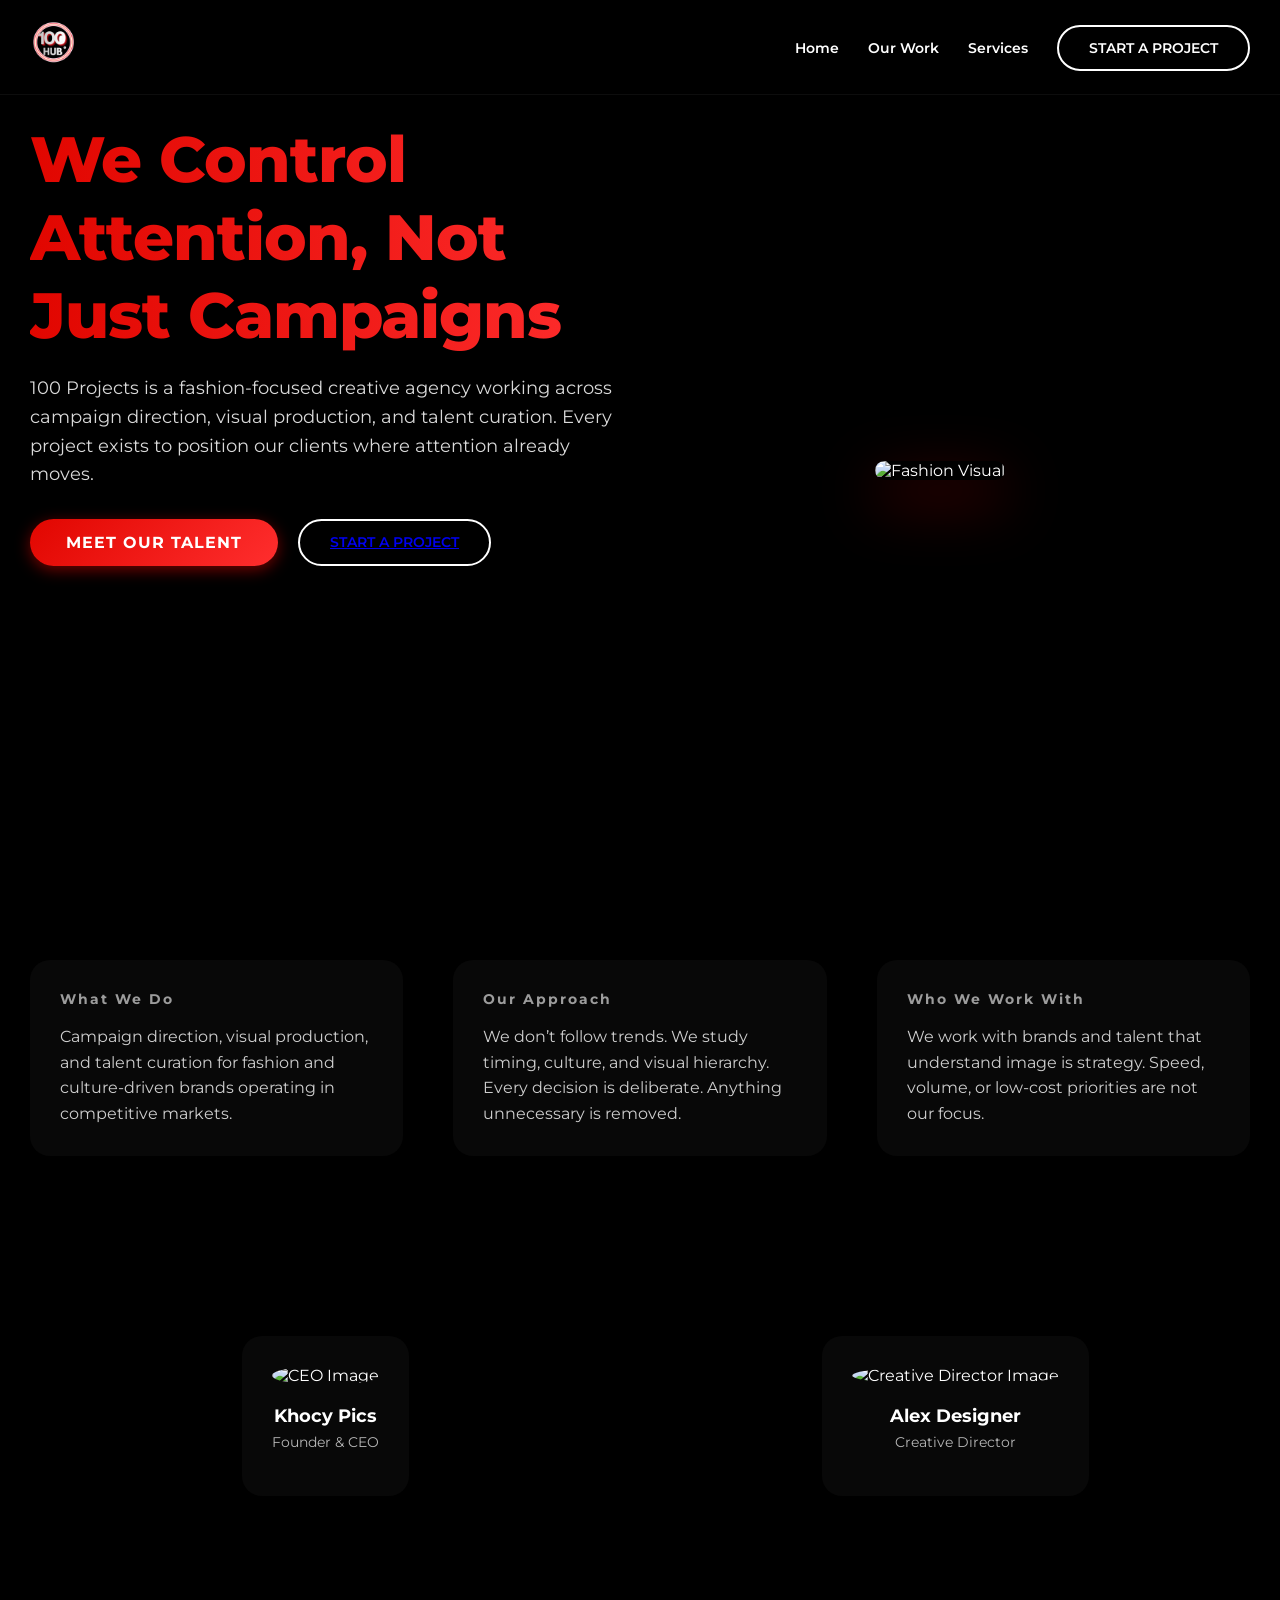
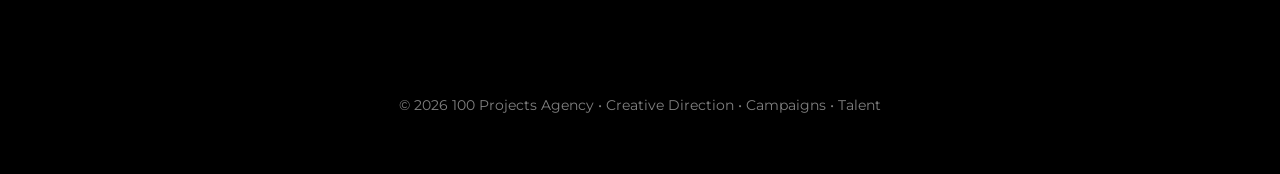
==== about.html @ eb52b2aa "first upload" ====
<!DOCTYPE html>
<html lang="en">
<head>
<meta charset="UTF-8" />
<meta name="viewport" content="width=device-width, initial-scale=1.0" />
<title>About | 100 Projects Agency</title>

<link rel="preconnect" href="https://fonts.googleapis.com">
<link rel="preconnect" href="https://fonts.gstatic.com" crossorigin>
<link href="https://fonts.googleapis.com/css2?family=Montserrat:wght@400;600;700&display=swap" rel="stylesheet">
<link rel="stylesheet" href="https://cdnjs.cloudflare.com/ajax/libs/font-awesome/6.5.0/css/all.min.css">

<style>
* { margin:0; padding:0; box-sizing:border-box; font-family:'Montserrat',sans-serif; }
body { background:#000; color:#fff; overflow-x:hidden; position:relative; }

/* ===== NAVBAR ===== */
.nav { display:flex; justify-content:space-between; align-items:center; padding:10px 30px; position:fixed; width:100%; top:0; z-index:1000; background: rgba(0,0,0,0.65); border-bottom:1px solid rgba(255,255,255,0.05); }
.nav .logo img { height:70px; }
.nav nav a { color:#fff; text-decoration:none; margin-left:25px; font-weight:600; transition:0.2s; font-size:14px; }
.nav nav a:hover { opacity:0.7; }

.btn-outline { border:2px solid #fff; padding:12px 30px; border-radius:50px; font-weight:600; text-transform:uppercase; font-size:14px; position:relative; overflow:hidden; transition:all 0.4s ease; }
.btn-outline::after { content:""; position:absolute; inset:0; background: linear-gradient(135deg,#e10600,#ff2e2e); transform: scaleX(0); transform-origin:left; transition:transform 0.4s ease; border-radius:50px; z-index:0; }
.btn-outline span { position: relative; z-index:1; }
.btn-outline:hover::after { transform: scaleX(1); }
.btn-outline:hover { color:#fff; }

.btn-primary { background: linear-gradient(135deg,#e10600,#ff2e2e); color:#fff; padding:14px 36px; border-radius:50px; font-weight:700; font-size:16px; text-transform:uppercase; letter-spacing:1px; box-shadow:0 4px 15px rgba(225,6,0,0.5); transition:all 0.3s ease; text-decoration:none; cursor:pointer; }
.btn-primary:hover { transform: scale(1.05) translateY(-2px); box-shadow:0 8px 25px rgba(225,6,0,0.7); }

/* ===== BACKGROUND VIDEO ===== */
.video-bg {
  position: fixed; inset:0; z-index:-3; overflow:hidden;
}
.video-bg video {
  width:100%; height:100%; object-fit:cover; filter: brightness(0.3) contrast(1.1);
}

/* ===== HERO CLEAN ===== */
.about-hero {
  display:flex; flex-wrap:wrap; min-height:100vh;
  padding:120px 30px 80px; position:relative; z-index:1;
}
.hero-left { flex:1; max-width:600px; z-index:2; color:#fff; position:relative; }
.hero-left h1 { font-size:64px; font-weight:800; letter-spacing:-1px; background: linear-gradient(90deg,#e10600,#ff2e2e); -webkit-background-clip: text; color:transparent; margin-bottom:20px; }
.hero-left p { font-size:18px; opacity:0.85; margin-bottom:30px; line-height:1.6; }
.hero-buttons { display:flex; gap:20px; flex-wrap:wrap; margin-bottom:40px; }
.hero-right { flex:1; display:flex; justify-content:center; align-items:center; position:relative; }
.hero-right img { max-width:100%; border-radius:20px; box-shadow:0 20px 60px rgba(225,6,0,0.4); transition: transform 0.5s ease; }
.hero-right img:hover { transform:scale(1.05); }

/* ===== INFO CARDS ===== */
.info-grid { display:grid; grid-template-columns: repeat(auto-fit,minmax(280px,1fr)); gap:50px; margin:60px 30px 100px; }
.info-card { background: rgba(255,255,255,0.03); border-radius:20px; padding:30px; position:relative; overflow:hidden; transform: translateY(20px); opacity:0; transition: all 0.5s ease; }
.info-card:hover { transform: translateY(-10px); box-shadow:0 20px 50px rgba(225,6,0,0.5); }
.info-card h3 { font-size:14px; letter-spacing:2px; opacity:0.6; margin-bottom:16px; }
.info-card p { font-size:16px; line-height:1.6; opacity:0.8; }

/* ===== FOUNDERS PROFILES ===== */
.founders { padding:80px 30px 140px; display:grid; grid-template-columns: repeat(auto-fit,minmax(260px,1fr)); gap:40px; justify-items:center; }
.founder-card { background: rgba(255,255,255,0.03); border-radius:20px; overflow:hidden; text-align:center; padding:30px; position:relative; transition: transform 0.5s ease, box-shadow 0.5s ease; }
.founder-card:hover { transform: translateY(-10px); box-shadow:0 20px 50px rgba(225,6,0,0.5); }
.founder-card img { width:150px; height:150px; border-radius:50%; object-fit:cover; margin-bottom:20px; transition: transform 0.5s ease; }
.founder-card:hover img { transform: scale(1.05); }
.founder-card h3 { font-size:18px; font-weight:700; margin-bottom:6px; }
.founder-card span { font-size:14px; opacity:0.7; display:block; margin-bottom:15px; }
.founder-card .socials { position:absolute; bottom:25px; left:50%; transform:translateX(-50%); display:flex; gap:15px; opacity:0; transition: opacity 0.4s; }
.founder-card:hover .socials { opacity:1; }
.founder-card .socials a { color:#fff; font-size:18px; transition: all 0.4s ease; transform: translateY(20px); animation: floatIn 0.5s forwards; }
.founder-card .socials a:nth-child(1){ animation-delay:0.1s; }
.founder-card .socials a:nth-child(2){ animation-delay:0.25s; }
.founder-card .socials a:nth-child(3){ animation-delay:0.4s; }
.founder-card .socials a:hover { color:#e10600; transform: scale(1.3); }
@keyframes floatIn { to { transform: translateY(0); opacity:1; } }

.reveal { transform: translateY(0) !important; opacity:1 !important; }

@media(max-width:900px){
  .about-hero { flex-direction:column; padding:100px 20px 60px; }
  .hero-left { max-width:100%; text-align:center; }
  .hero-left h1 { font-size:48px; }
  .hero-left p { font-size:16px; }
  .hero-buttons { justify-content:center; }
  .hero-right { margin-top:40px; }
  .info-grid { margin-top:40px; }
  .founders { padding:60px 20px 100px; }
}
/* ====================== FOOTER ====================== */
footer { padding: 60px; text-align: center; opacity: 0.5; font-size: 14px; }
</style>
</head>
<body>

<!-- BACKGROUND VIDEO -->
<div class="video-bg">
  <video autoplay muted loop playsinline>
    <source src="assets/Background.mp4" type="video/mp4">
  </video>
</div>

<!-- NAVBAR -->
<header class="nav">
  <div class="logo">
    <a href="index.html"><img src="assets/logo.png" alt="100 Projects Logo"></a>
  </div>
  <nav>
    <a href="index.html">Home</a>
    <a href="index.html#work">Our Work</a>
    <a href="index.html#services">Services</a>
    <a href="index.html#contact" class="btn-outline"><span>Start a Project</span></a>
  </nav>
</header>

<!-- HERO CLEAN -->
<section class="about-hero">
  <div class="hero-left">
    <h1>We Control Attention, Not Just Campaigns</h1>
    <p>100 Projects is a fashion-focused creative agency working across campaign direction,
    visual production, and talent curation. Every project exists to position our clients
    where attention already moves.</p>
    <div class="hero-buttons">
      <a href="talent.html" class="btn-primary">Meet Our Talent</a>
      <a href="startproject.html" class="btn-outline"><span>Start a Project</span></a>
    </div>
  </div>
  <div class="hero-right">
    <img src="assets/about-hero.png" alt="Fashion Visual" />
  </div>
</section>

<!-- INFO CARDS -->
<section class="info-grid">
  <div class="info-card"> <h3>What We Do</h3> <p>Campaign direction, visual production, and talent curation for fashion and culture-driven brands operating in competitive markets.</p> </div>
  <div class="info-card"> <h3>Our Approach</h3> <p>We don’t follow trends. We study timing, culture, and visual hierarchy. Every decision is deliberate. Anything unnecessary is removed.</p> </div>
  <div class="info-card"> <h3>Who We Work With</h3> <p>We work with brands and talent that understand image is strategy. Speed, volume, or low-cost priorities are not our focus.</p> </div>
</section>

<!-- FOUNDERS PROFILES -->
<section class="founders">
  <div class="founder-card">
    <img src="assets/founder1.jpg" alt="CEO Image">
    <h3>Khocy Pics</h3>
    <span>Founder & CEO</span>
    <div class="socials">
      <a href="#"><i class="fab fa-linkedin"></i></a>
      <a href="#"><i class="fab fa-instagram"></i></a>
      <a href="#"><i class="fab fa-twitter"></i></a>
    </div>
  </div>
  <div class="founder-card">
    <img src="assets/founder2.jpg" alt="Creative Director Image">
    <h3>Alex Designer</h3>
    <span>Creative Director</span>
    <div class="socials">
      <a href="#"><i class="fab fa-linkedin"></i></a>
      <a href="#"><i class="fab fa-instagram"></i></a>
      <a href="#"><i class="fab fa-twitter"></i></a>
    </div>
  </div>
</section>
  <!-- FOOTER -->
 <footer>
© 2026 100 Projects Agency • Creative Direction • Campaigns • Talent
</footer>

<script>
// Scroll reveal effect
const cards = document.querySelectorAll('.info-card');
window.addEventListener('scroll', ()=>{
  const triggerBottom = window.innerHeight*0.85;
  cards.forEach(card=>{
    const cardTop = card.getBoundingClientRect().top;
    if(cardTop < triggerBottom) card.classList.add('reveal');
  });
});
</script>

</body>
</html>
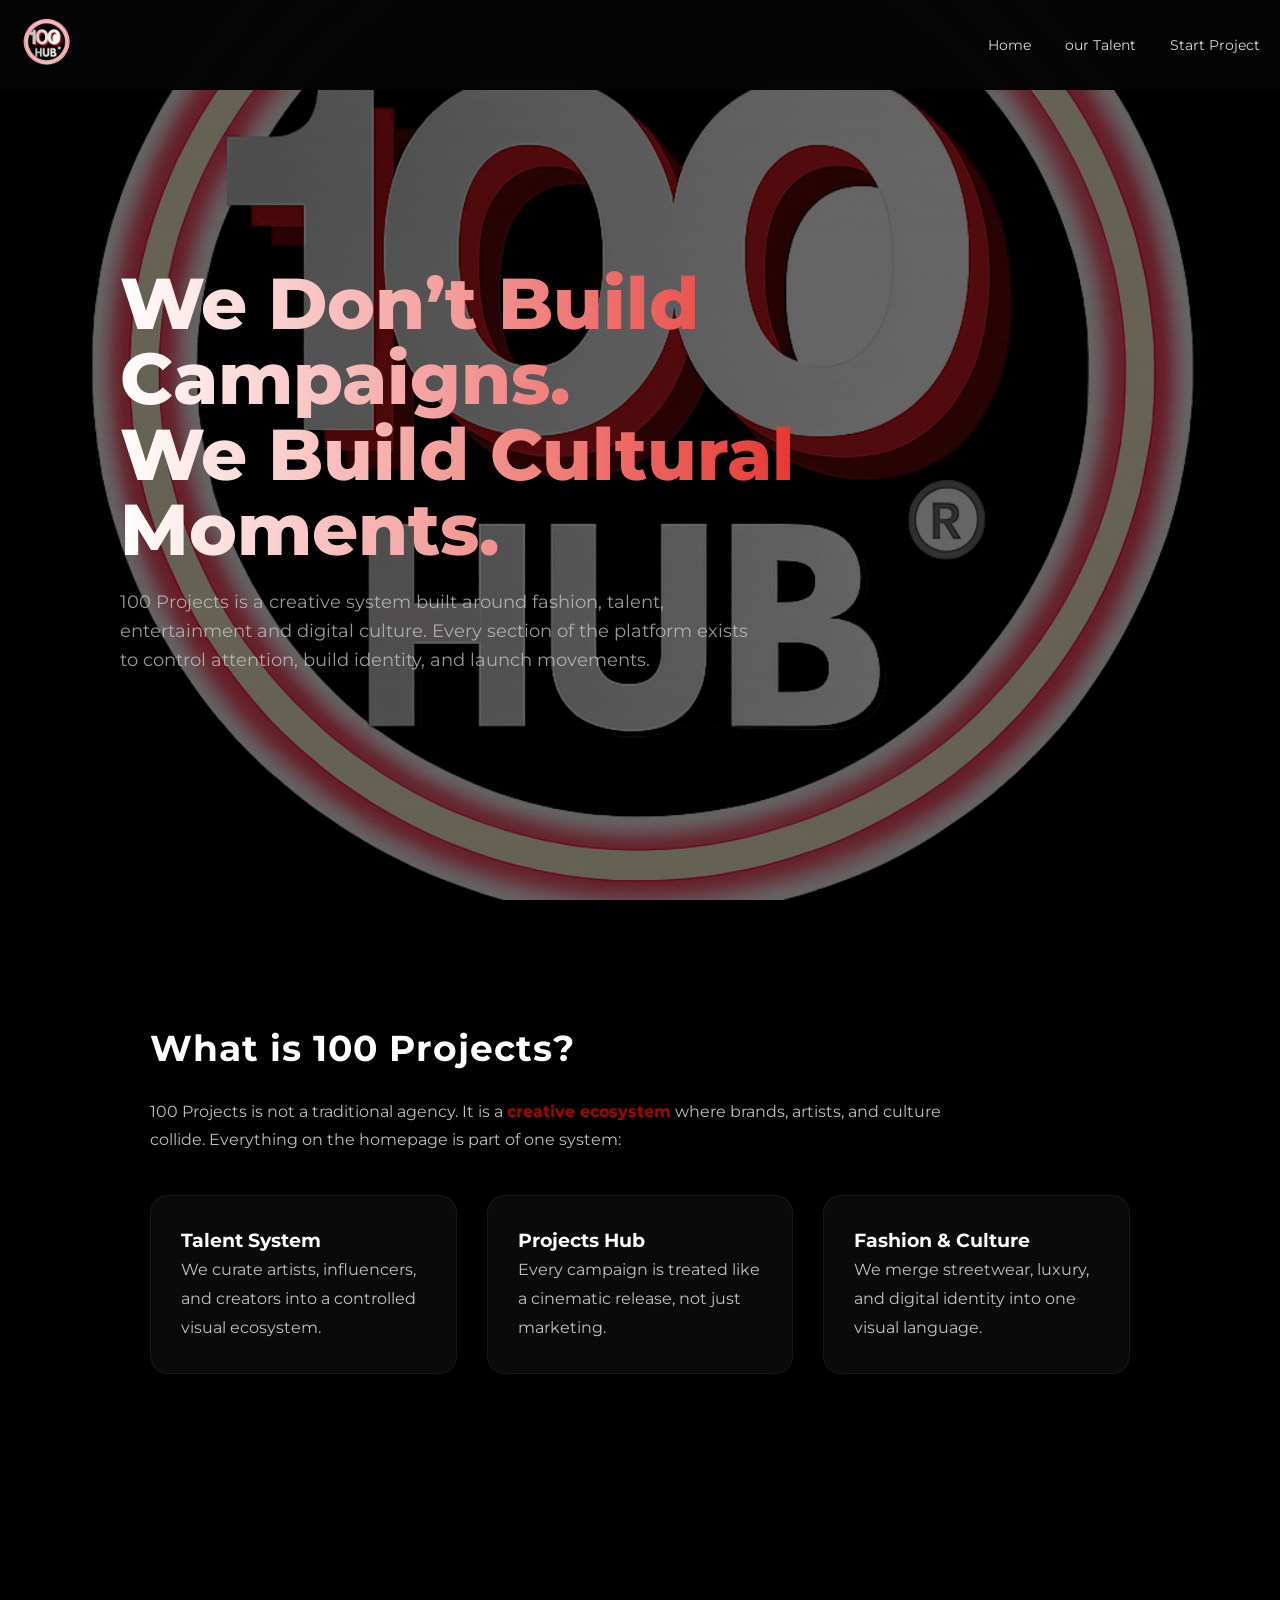
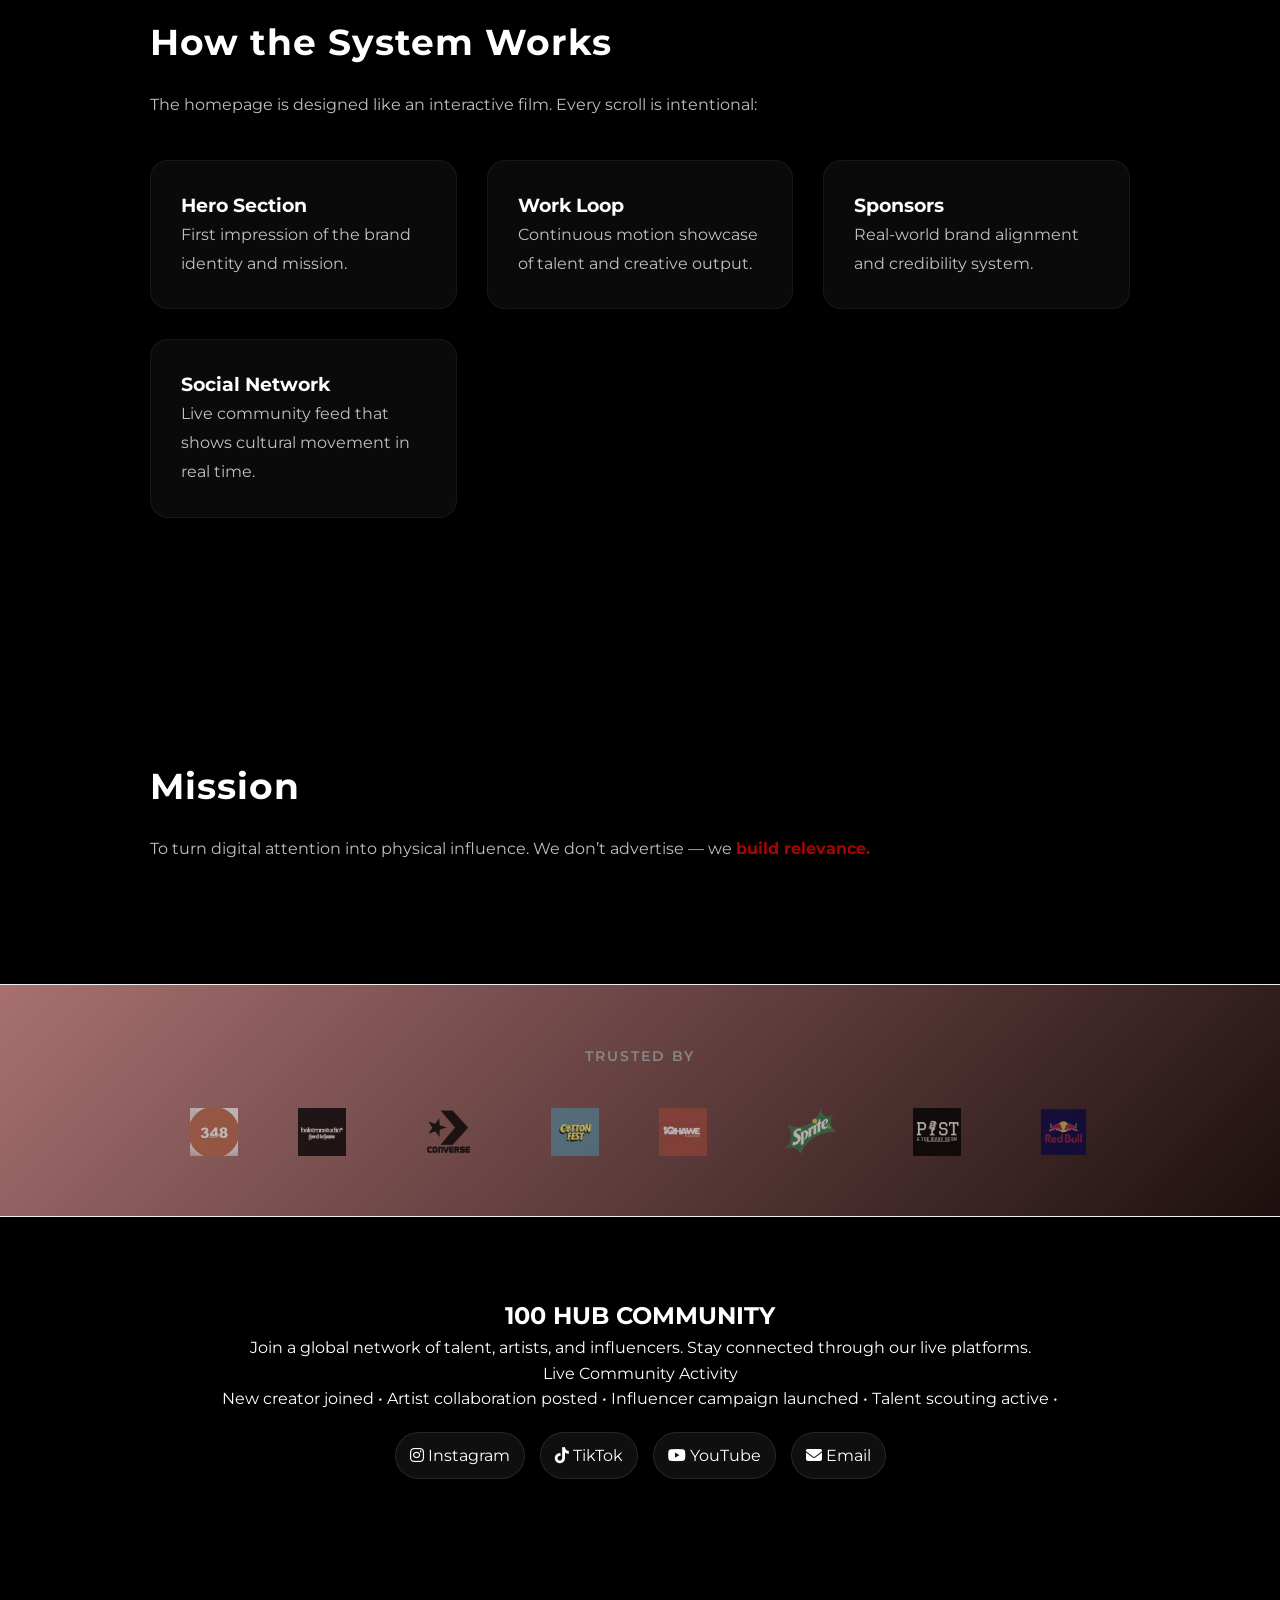
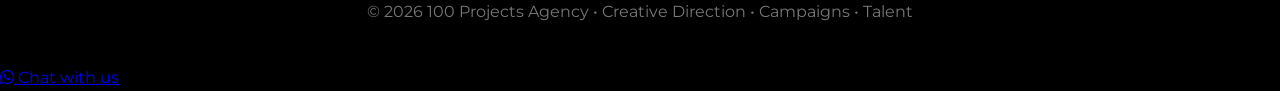
==== commit ebd3a19a: "Refactor about.html for improved structure and stylingupdated" ====
--- a/about.html
+++ b/about.html
@@ -2,162 +2,409 @@
 <html lang="en">
 <head>
 <meta charset="UTF-8" />
-<meta name="viewport" content="width=device-width, initial-scale=1.0" />
+<meta name="viewport" content="width=device-width, initial-scale=1.0"/>
 <title>About | 100 Projects Agency</title>
 
+<!-- Fonts -->
 <link rel="preconnect" href="https://fonts.googleapis.com">
 <link rel="preconnect" href="https://fonts.gstatic.com" crossorigin>
-<link href="https://fonts.googleapis.com/css2?family=Montserrat:wght@400;600;700&display=swap" rel="stylesheet">
+<link href="https://fonts.googleapis.com/css2?family=Montserrat:wght@400;600;800&display=swap" rel="stylesheet">
+<link rel="stylesheet" href="style.css" />
+<!-- Icons -->
 <link rel="stylesheet" href="https://cdnjs.cloudflare.com/ajax/libs/font-awesome/6.5.0/css/all.min.css">
 
 <style>
-* { margin:0; padding:0; box-sizing:border-box; font-family:'Montserrat',sans-serif; }
-body { background:#000; color:#fff; overflow-x:hidden; position:relative; }
-
-/* ===== NAVBAR ===== */
-.nav { display:flex; justify-content:space-between; align-items:center; padding:10px 30px; position:fixed; width:100%; top:0; z-index:1000; background: rgba(0,0,0,0.65); border-bottom:1px solid rgba(255,255,255,0.05); }
-.nav .logo img { height:70px; }
-.nav nav a { color:#fff; text-decoration:none; margin-left:25px; font-weight:600; transition:0.2s; font-size:14px; }
-.nav nav a:hover { opacity:0.7; }
-
-.btn-outline { border:2px solid #fff; padding:12px 30px; border-radius:50px; font-weight:600; text-transform:uppercase; font-size:14px; position:relative; overflow:hidden; transition:all 0.4s ease; }
-.btn-outline::after { content:""; position:absolute; inset:0; background: linear-gradient(135deg,#e10600,#ff2e2e); transform: scaleX(0); transform-origin:left; transition:transform 0.4s ease; border-radius:50px; z-index:0; }
-.btn-outline span { position: relative; z-index:1; }
-.btn-outline:hover::after { transform: scaleX(1); }
-.btn-outline:hover { color:#fff; }
-
-.btn-primary { background: linear-gradient(135deg,#e10600,#ff2e2e); color:#fff; padding:14px 36px; border-radius:50px; font-weight:700; font-size:16px; text-transform:uppercase; letter-spacing:1px; box-shadow:0 4px 15px rgba(225,6,0,0.5); transition:all 0.3s ease; text-decoration:none; cursor:pointer; }
-.btn-primary:hover { transform: scale(1.05) translateY(-2px); box-shadow:0 8px 25px rgba(225,6,0,0.7); }
-
-/* ===== BACKGROUND VIDEO ===== */
-.video-bg {
-  position: fixed; inset:0; z-index:-3; overflow:hidden;
-}
-.video-bg video {
-  width:100%; height:100%; object-fit:cover; filter: brightness(0.3) contrast(1.1);
-}
-
-/* ===== HERO CLEAN ===== */
-.about-hero {
-  display:flex; flex-wrap:wrap; min-height:100vh;
-  padding:120px 30px 80px; position:relative; z-index:1;
-}
-.hero-left { flex:1; max-width:600px; z-index:2; color:#fff; position:relative; }
-.hero-left h1 { font-size:64px; font-weight:800; letter-spacing:-1px; background: linear-gradient(90deg,#e10600,#ff2e2e); -webkit-background-clip: text; color:transparent; margin-bottom:20px; }
-.hero-left p { font-size:18px; opacity:0.85; margin-bottom:30px; line-height:1.6; }
-.hero-buttons { display:flex; gap:20px; flex-wrap:wrap; margin-bottom:40px; }
-.hero-right { flex:1; display:flex; justify-content:center; align-items:center; position:relative; }
-.hero-right img { max-width:100%; border-radius:20px; box-shadow:0 20px 60px rgba(225,6,0,0.4); transition: transform 0.5s ease; }
-.hero-right img:hover { transform:scale(1.05); }
-
-/* ===== INFO CARDS ===== */
-.info-grid { display:grid; grid-template-columns: repeat(auto-fit,minmax(280px,1fr)); gap:50px; margin:60px 30px 100px; }
-.info-card { background: rgba(255,255,255,0.03); border-radius:20px; padding:30px; position:relative; overflow:hidden; transform: translateY(20px); opacity:0; transition: all 0.5s ease; }
-.info-card:hover { transform: translateY(-10px); box-shadow:0 20px 50px rgba(225,6,0,0.5); }
-.info-card h3 { font-size:14px; letter-spacing:2px; opacity:0.6; margin-bottom:16px; }
-.info-card p { font-size:16px; line-height:1.6; opacity:0.8; }
-
-/* ===== FOUNDERS PROFILES ===== */
-.founders { padding:80px 30px 140px; display:grid; grid-template-columns: repeat(auto-fit,minmax(260px,1fr)); gap:40px; justify-items:center; }
-.founder-card { background: rgba(255,255,255,0.03); border-radius:20px; overflow:hidden; text-align:center; padding:30px; position:relative; transition: transform 0.5s ease, box-shadow 0.5s ease; }
-.founder-card:hover { transform: translateY(-10px); box-shadow:0 20px 50px rgba(225,6,0,0.5); }
-.founder-card img { width:150px; height:150px; border-radius:50%; object-fit:cover; margin-bottom:20px; transition: transform 0.5s ease; }
-.founder-card:hover img { transform: scale(1.05); }
-.founder-card h3 { font-size:18px; font-weight:700; margin-bottom:6px; }
-.founder-card span { font-size:14px; opacity:0.7; display:block; margin-bottom:15px; }
-.founder-card .socials { position:absolute; bottom:25px; left:50%; transform:translateX(-50%); display:flex; gap:15px; opacity:0; transition: opacity 0.4s; }
-.founder-card:hover .socials { opacity:1; }
-.founder-card .socials a { color:#fff; font-size:18px; transition: all 0.4s ease; transform: translateY(20px); animation: floatIn 0.5s forwards; }
-.founder-card .socials a:nth-child(1){ animation-delay:0.1s; }
-.founder-card .socials a:nth-child(2){ animation-delay:0.25s; }
-.founder-card .socials a:nth-child(3){ animation-delay:0.4s; }
-.founder-card .socials a:hover { color:#e10600; transform: scale(1.3); }
-@keyframes floatIn { to { transform: translateY(0); opacity:1; } }
-
-.reveal { transform: translateY(0) !important; opacity:1 !important; }
-
+
+/* ================= GLOBAL ================= */
+*{
+  margin:0;
+  padding:0;
+  box-sizing:border-box;
+  font-family:'Montserrat',sans-serif;
+}
+
+body{
+  background:#000;
+  color:#fff;
+  overflow-x:hidden;
+}
+
+/* ================= VIDEO BACKGROUND ================= */
+.video-bg{
+  position:fixed;
+  inset:0;
+  z-index:-3;
+}
+
+.video-bg video{
+  width:100%;
+  height:100%;
+  object-fit:cover;
+  filter:brightness(0.25) contrast(1.2);
+}
+
+/* ================= NAVBAR (MATCH HOME) ================= */
+.nav {
+  display:flex;
+  justify-content:space-between;
+  align-items:center;
+  padding:5px 20px;
+  position:fixed;
+  width:100%;
+  top:0;
+  z-index:1000;
+  background:#050505fb;
+}
+
+.logo-menu {
+  display:flex;
+  align-items:center;
+  position:relative;
+}
+
+.logo-menu img {
+  height:80px;
+  cursor:pointer;
+}
+
+.nav nav a {
+  margin-left:30px;
+  text-decoration:none;
+  color:#fff;
+  font-size:14px;
+  opacity:0.85;
+}
+
+.nav nav a:hover{
+  opacity:1;
+}
+
+/* dropdown */
+.dropdown{
+  position:absolute;
+  top:60px;
+  left:0;
+  background:rgba(0,0,0,0.95);
+  border:1px solid #ffffff14;
+  border-radius:12px;
+  padding:15px;
+  display:none;
+  flex-direction:column;
+  min-width:180px;
+}
+
+.dropdown a{
+  color:#fff;
+  text-decoration:none;
+  padding:8px 0;
+  font-size:14px;
+}
+
+/* ================= HERO (APPLE KEYNOTE STYLE) ================= */
+.hero{
+  min-height:100vh;
+  display:flex;
+  align-items:center;
+  padding:140px 60px 80px;
+}
+
+.hero-content{
+  max-width:900px;
+}
+
+.hero h1{
+  font-size:72px;
+  font-weight:800;
+  line-height:1.05;
+  background:linear-gradient(90deg,#fff,#e10600);
+  -webkit-background-clip:text;
+  color:transparent;
+}
+
+.hero p{
+  margin-top:20px;
+  font-size:18px;
+  opacity:0.75;
+  max-width:650px;
+}
+
+/* ================= APPLE STYLE SECTIONS ================= */
+.section{
+  padding:120px 60px;
+  max-width:1100px;
+  margin:auto;
+}
+
+.section h2{
+  font-size:36px;
+  margin-bottom:20px;
+  letter-spacing:1px;
+}
+
+.section p{
+  font-size:16px;
+  opacity:0.75;
+  line-height:1.8;
+  max-width:800px;
+}
+
+/* GRID SYSTEM */
+.grid{
+  display:grid;
+  grid-template-columns:repeat(auto-fit,minmax(280px,1fr));
+  gap:30px;
+  margin-top:40px;
+}
+
+.card{
+  background:rgba(255,255,255,0.04);
+  padding:30px;
+  border-radius:18px;
+  border:1px solid rgba(255,255,255,0.06);
+  transition:0.3s;
+}
+
+.card:hover{
+  transform:translateY(-8px);
+  border-color:#e10600;
+}
+
+/* ================= STORY HIGHLIGHT ================= */
+.highlight{
+  color:#e10600;
+  font-weight:700;
+}
+
+/* ================= SOCIALS (MATCH HOME) ================= */
+.socials{
+  padding:80px 20px;
+  text-align:center;
+}
+
+.social-links{
+  display:flex;
+  justify-content:center;
+  gap:15px;
+  flex-wrap:wrap;
+  margin-top:20px;
+}
+
+.social{
+  padding:10px 14px;
+  border-radius:999px;
+  background:rgba(255,255,255,0.06);
+  border:1px solid rgba(255,255,255,0.1);
+  text-decoration:none;
+  color:#fff;
+}
+
+/* FOOTER */
+footer {
+  background-color: #000; /* solid black background to cover the image */
+  padding: 40px;
+  text-align: center;
+  color: #777;           /* text color */
+  position: relative;    /* ensure it stays in flow */
+  z-index: 10;           /* make sure it's on top of any background */
+}
+
+/* ================= RESPONSIVE ================= */
 @media(max-width:900px){
-  .about-hero { flex-direction:column; padding:100px 20px 60px; }
-  .hero-left { max-width:100%; text-align:center; }
-  .hero-left h1 { font-size:48px; }
-  .hero-left p { font-size:16px; }
-  .hero-buttons { justify-content:center; }
-  .hero-right { margin-top:40px; }
-  .info-grid { margin-top:40px; }
-  .founders { padding:60px 20px 100px; }
-}
-/* ====================== FOOTER ====================== */
-footer { padding: 60px; text-align: center; opacity: 0.5; font-size: 14px; }
+  .hero h1{font-size:42px;}
+  .hero{padding:120px 30px;}
+  .section{padding:80px 30px;}
+}
+
 </style>
 </head>
+
 <body>
 
-<!-- BACKGROUND VIDEO -->
+<!-- VIDEO BACKGROUND -->
 <div class="video-bg">
   <video autoplay muted loop playsinline>
-    <source src="assets/Background.mp4" type="video/mp4">
+    <source src="assets/Background.mp4">
   </video>
 </div>
 
-<!-- NAVBAR -->
+<!-- NAV -->
 <header class="nav">
-  <div class="logo">
-    <a href="index.html"><img src="assets/logo.png" alt="100 Projects Logo"></a>
-  </div>
+
+  <div class="logo-menu">
+    <img src="assets/logo.png" id="menuToggle">
+
+    <div class="dropdown" id="dropdownMenu">
+      <a href="talent.html">View Talent</a>
+      <a href="events.html">Events</a>
+      <a href="fashion.html">Fashion</a>
+      <a href="games.html">Games</a>
+    </div>
+  </div>
+
   <nav>
     <a href="index.html">Home</a>
-    <a href="index.html#work">Our Work</a>
-    <a href="index.html#services">Services</a>
-    <a href="index.html#contact" class="btn-outline"><span>Start a Project</span></a>
+    <a href="talent.html">our Talent</a>
+    <a href="startproject.html">Start Project</a>
   </nav>
+
 </header>
 
-<!-- HERO CLEAN -->
-<section class="about-hero">
-  <div class="hero-left">
-    <h1>We Control Attention, Not Just Campaigns</h1>
-    <p>100 Projects is a fashion-focused creative agency working across campaign direction,
-    visual production, and talent curation. Every project exists to position our clients
-    where attention already moves.</p>
-    <div class="hero-buttons">
-      <a href="talent.html" class="btn-primary">Meet Our Talent</a>
-      <a href="startproject.html" class="btn-outline"><span>Start a Project</span></a>
-    </div>
-  </div>
-  <div class="hero-right">
-    <img src="assets/about-hero.png" alt="Fashion Visual" />
-  </div>
-</section>
-
-<!-- INFO CARDS -->
-<section class="info-grid">
-  <div class="info-card"> <h3>What We Do</h3> <p>Campaign direction, visual production, and talent curation for fashion and culture-driven brands operating in competitive markets.</p> </div>
-  <div class="info-card"> <h3>Our Approach</h3> <p>We don’t follow trends. We study timing, culture, and visual hierarchy. Every decision is deliberate. Anything unnecessary is removed.</p> </div>
-  <div class="info-card"> <h3>Who We Work With</h3> <p>We work with brands and talent that understand image is strategy. Speed, volume, or low-cost priorities are not our focus.</p> </div>
-</section>
-
-<!-- FOUNDERS PROFILES -->
-<section class="founders">
-  <div class="founder-card">
-    <img src="assets/founder1.jpg" alt="CEO Image">
-    <h3>Khocy Pics</h3>
-    <span>Founder & CEO</span>
-    <div class="socials">
-      <a href="#"><i class="fab fa-linkedin"></i></a>
-      <a href="#"><i class="fab fa-instagram"></i></a>
-      <a href="#"><i class="fab fa-twitter"></i></a>
-    </div>
-  </div>
-  <div class="founder-card">
-    <img src="assets/founder2.jpg" alt="Creative Director Image">
-    <h3>Alex Designer</h3>
-    <span>Creative Director</span>
-    <div class="socials">
-      <a href="#"><i class="fab fa-linkedin"></i></a>
-      <a href="#"><i class="fab fa-instagram"></i></a>
-      <a href="#"><i class="fab fa-twitter"></i></a>
-    </div>
-  </div>
+<!-- HERO -->
+<section class="hero">
+  <div class="hero-content">
+    <h1>We Don’t Build Campaigns.<br>We Build Cultural Moments.</h1>
+    <p>
+      100 Projects is a creative system built around fashion, talent, entertainment and digital culture.
+      Every section of the platform exists to control attention, build identity, and launch movements.
+    </p>
+  </div>
+</section>
+
+<!-- WHAT IS 100 PROJECTS -->
+<section class="section">
+  <h2>What is 100 Projects?</h2>
+  <p>
+    100 Projects is not a traditional agency. It is a <span class="highlight">creative ecosystem</span> where brands,
+    artists, and culture collide. Everything on the homepage is part of one system:
+  </p>
+
+  <div class="grid">
+    <div class="card">
+      <h3>Talent System</h3>
+      <p>We curate artists, influencers, and creators into a controlled visual ecosystem.</p>
+    </div>
+
+    <div class="card">
+      <h3>Projects Hub</h3>
+      <p>Every campaign is treated like a cinematic release, not just marketing.</p>
+    </div>
+
+    <div class="card">
+      <h3>Fashion & Culture</h3>
+      <p>We merge streetwear, luxury, and digital identity into one visual language.</p>
+    </div>
+  </div>
+</section>
+
+<!-- HOW HOMEPAGE WORKS -->
+<section class="section">
+  <h2>How the System Works</h2>
+  <p>
+    The homepage is designed like an interactive film. Every scroll is intentional:
+  </p>
+
+  <div class="grid">
+
+    <div class="card">
+      <h3>Hero Section</h3>
+      <p>First impression of the brand identity and mission.</p>
+    </div>
+
+    <div class="card">
+      <h3>Work Loop</h3>
+      <p>Continuous motion showcase of talent and creative output.</p>
+    </div>
+
+    <div class="card">
+      <h3>Sponsors</h3>
+      <p>Real-world brand alignment and credibility system.</p>
+    </div>
+
+    <div class="card">
+      <h3>Social Network</h3>
+      <p>Live community feed that shows cultural movement in real time.</p>
+    </div>
+
+  </div>
+</section>
+
+<!-- MISSION -->
+<section class="section">
+  <h2>Mission</h2>
+  <p>
+    To turn digital attention into physical influence.
+    We don’t advertise — we <span class="highlight">build relevance.</span>
+  </p>
+</section>
+
+<section class="sponsors" id="sponsors">
+  <h2>TRUSTED BY</h2>
+
+  <div class="sponsors-carousel">
+    <div class="sponsors-track">
+      <img src="SPONSORS/348.jpg" alt="Red Bull">
+      <img src="SPONSORS/balatron.jpg" alt="Sponsor 2">
+      <img src="SPONSORS/Converse-Logo.png" alt="Sponsor 3">
+      <img src="SPONSORS/cotton first.jpg" alt="Sponsor 4">
+      <img src="SPONSORS/iqhawe.jpg" alt="Sponsor 5">
+      <img src="SPONSORS/sprite .png" alt="Sponsor 6">
+      <img src="SPONSORS/past.jpg" alt="Sponsor 7">
+      <img src="SPONSORS/Red-Bull-Emblema.png" alt="Sponsor 8"> 
+      <img src="SPONSORS/mr price.png" alt="Sponsor 9">
+      <!-- repeat first few logos to make the loop seamless -->
+      <img src="SPONSORS/348.jpg" alt="Red Bull">
+      <img src="SPONSORS/balatron.jpg" alt="Sponsor 2">
+      <img src="SPONSORS/Converse-Logo.png" alt="Sponsor 3">
+    </div>
+  </div>
+</section>
+
+<!-- SOCIALS -->
+<section class="socials" id="socials">
+
+  <div class="social-container">
+
+    <!-- HEADER -->
+    <div class="social-header">
+      <h2>100 HUB COMMUNITY</h2>
+      <p>
+        Join a global network of talent, artists, and influencers.
+        Stay connected through our live platforms.
+      </p>
+    </div>
+
+    <!-- LIVE ACTIVITY STRIP -->
+    <div class="live-strip">
+
+      <div class="live-dot"></div>
+      <div class="live-text">Live Community Activity</div>
+
+      <div class="ticker">
+        <span> New creator joined • </span>
+        <span> Artist collaboration posted • </span>
+        <span> Influencer campaign launched • </span>
+        <span> Talent scouting active • </span>
+      </div>
+
+    </div>
+
+    <!-- SOCIAL LINKS -->
+    <div class="social-links">
+
+      <a href="#" class="social instagram">
+        <i class="fab fa-instagram"></i>
+        <span>Instagram</span>
+      </a>
+
+      <a href="#" class="social tiktok">
+        <i class="fab fa-tiktok"></i>
+        <span>TikTok</span>
+      </a>
+
+      <a href="#" class="social youtube">
+        <i class="fab fa-youtube"></i>
+        <span>YouTube</span>
+      </a>
+
+      <a href="mailto:you@email.com" class="social email">
+        <i class="fas fa-envelope"></i>
+        <span>Email</span>
+      </a>
+
+    </div>
+
+  </div>
+
 </section>
   <!-- FOOTER -->
  <footer>
@@ -165,16 +412,22 @@
 </footer>
 
 <script>
-// Scroll reveal effect
-const cards = document.querySelectorAll('.info-card');
-window.addEventListener('scroll', ()=>{
-  const triggerBottom = window.innerHeight*0.85;
-  cards.forEach(card=>{
-    const cardTop = card.getBoundingClientRect().top;
-    if(cardTop < triggerBottom) card.classList.add('reveal');
-  });
-});
+const toggle = document.getElementById("menuToggle");
+const menu = document.getElementById("dropdownMenu");
+
+toggle.onclick = () => {
+  menu.style.display = menu.style.display === "flex" ? "none" : "flex";
+};
 </script>
-
+<!-- WHATSAPP HUB BUTTON (FINAL PLACEMENT) -->
+<a href="https://wa.me/277XXXXXXXXX?text=Hi%20100%20Projects%20Agency%2C%20I%20want%20to%20start%20a%20project"
+   class="wa-hub"
+   target="_blank">
+
+  <div class="wa-inner">
+    <i class="fab fa-whatsapp"></i>
+    <span>Chat with us</span>
+  </div>
+</a>
 </body>
-</html>+</html>
--- a/style.css
+++ b/style.css
@@ -0,0 +1,539 @@
+/* GLOBAL RESET */
+* {
+  margin: 0;
+  padding: 0;
+  box-sizing: border-box;
+}
+
+body {
+  font-family: 'Montserrat', sans-serif;
+  background: #000;
+  color: #f5f5f5;
+  line-height: 1.6;
+}
+
+/* NAV */
+.nav {
+  display: flex;
+  justify-content: space-between;
+  align-items: center;
+  padding: 5px 20px;
+  position: fixed;
+  width: 100%;
+  top: 0;
+  z-index: 1000;
+  background: #050505fb;
+}
+
+/* LOGO */
+.logo img {
+  height: 80px;   /* adjust size */
+  width: auto;
+  display: block;
+}
+
+/* NAV LINKS */
+.nav a {
+  margin-left: 30px;
+  text-decoration: none;
+  color: #f5f5f5;
+  font-size: 14px;
+}
+
+
+.nav a {
+  margin-left: 30px;
+  text-decoration: none;
+  color: #f5f5f5;
+  font-size: 14px;
+}
+
+/* HERO */
+.hero {
+  min-height: 100vh;
+  background: url('assets/logo.png') center/cover no-repeat;
+  display: flex;
+  align-items: center;
+  position: relative;
+}
+
+.hero::before {
+  content: "";
+  position: absolute;
+  inset: 0;
+  background: rgba(0,0,0,0.6);
+}
+
+.hero-content {
+  position: relative;
+  max-width: 700px;
+  padding-left: 60px;
+}
+
+
+.hero h1 {
+  font-size: 64px;
+  font-weight: 800;
+  margin: 20px 0;
+  line-height: 1.1;
+}
+
+.hero p {
+  color: #ccc;
+  font-size: 18px;
+  margin-bottom: 40px;
+}
+
+.hero-buttons a,
+.hero-content a.btn-secondary {
+  display: inline-block;
+  margin-right: 20px;
+  font-weight: 600;
+  padding: 14px 28px;
+  text-decoration: none;
+  text-transform: uppercase;
+}
+
+.btn-primary {
+  background: #e10600;
+  color: #fff;
+  padding: 14px 32px;
+  border: none;
+  border-radius: 40px;
+  font-weight: 700;
+  letter-spacing: 0.5px;
+  cursor: pointer;
+  transition: all 0.3s ease;
+  box-shadow: 0 8px 20px rgba(225, 6, 0, 0.35);
+}
+
+.btn-secondary {
+  background: #cc918f;
+  border: 1px solid #d34545;
+  color: #fff;
+  padding: 14px 32px;
+  border: none;
+  border-radius: 40px;
+  font-weight: 700;
+  letter-spacing: 0.5px;
+  cursor: pointer;
+  transition: all 0.3s ease;
+  box-shadow: 0 8px 20px rgba(225, 6, 0, 0.35);
+}
+
+.hero-content a.btn-secondary {
+  margin-bottom: 20px;
+}
+/* Container for the video */
+.video-bg {
+    position: fixed; /* Keeps it in place while scrolling */
+    top: 0;
+    left: 0;
+    width: 100%;
+    height: 100%;
+    z-index: -1; /* Places it behind all content */
+    overflow: hidden;
+}
+
+/* Make the video cover the entire area */
+.video-bg video {
+    width: 100%;
+    height: 100%;
+    object-fit: cover; /* Ensures video fills screen without distortion */
+}
+
+/* Ensure content is visible over the video */
+body {
+    margin: 0;
+    color: white; /* Optional: Adjust text color for better contrast */
+}
+
+/* PROCESS */
+.process {
+  padding: 140px 60px;
+    background: url("assets/Background.mp4") no-repeat center center/cover;
+
+  background-size: cover;
+  background-position: center;
+  background-repeat: no-repeat;
+}
+
+.process h2 {
+  font-size: 36px;
+  margin-bottom: 60px;
+  text-transform: uppercase;
+}
+
+.process ol {
+  list-style: none;
+  counter-reset: step;
+}
+
+.process li {
+  counter-increment: step;
+  font-size: 22px;
+  margin-bottom: 40px;
+  position: relative;
+  padding-left: 50px;
+}
+
+.process li::before {
+  content: counter(step);
+  position: absolute;
+  left: 0;
+  top: 0;
+  font-size: 28px;
+  font-weight: 800;
+  color: #e10600;
+}
+
+/* WORK - MASONRY STYLE */
+.work-grid {
+  column-count: 3;
+  column-gap: 20px;
+  padding: 60px;
+}
+
+.work-item {
+  break-inside: avoid;
+  margin-bottom: 20px;
+  overflow: hidden;
+}
+
+.work-item img {
+  width: 100%;
+  display: block;
+  transition: transform 0.4s;
+}
+
+.work-item img:hover {
+  transform: scale(1.05);
+}
+
+/* LIST */
+.why-list {
+  display: flex;
+  flex-direction: column;
+  gap: 100px;
+}
+
+/* ITEM */
+.why-item {
+  position: relative;
+  border-top: 1px solid rgba(255,255,255,0.15);
+  padding-top: 50px;
+}
+
+.why-item:last-child {
+  border-bottom: 1px solid rgba(255,255,255,0.15);
+  padding-bottom: 50px;
+}
+
+/* BIG INDEX */
+.index {
+  position: absolute;
+  top: -40px;
+  left: 0;
+  font-size: clamp(80px, 15vw, 200px);
+  font-weight: 800;
+  opacity: 0.06;
+  line-height: 1;
+  pointer-events: none;
+}
+
+/* TITLE */
+.why-item h3 {
+  font-size: 32px;
+  font-weight: 700;
+  text-transform: uppercase;
+  margin-bottom: 10px;
+}
+
+/* TEXT */
+.why-item p {
+  max-width: 600px;
+  font-size: 18px;
+  line-height: 1.7;
+  color: #bdbdbd;
+}
+
+/* HOVER = MICRO, NOT CUTE */
+.why-item:hover h3 {
+  transform: translateX(10px);
+}
+
+.why-item h3 {
+  transition: transform 0.3s ease;
+}
+
+/* MOBILE */
+@media (max-width: 768px) {
+  .why-inner {
+    padding: 0 30px;
+  }
+
+  .why-list {
+    gap: 70px;
+  }
+
+  .index {
+    top: -20px;
+  }
+}
+
+
+/* PHILOSOPHY */
+.philosophy {
+  background: #111;
+  text-align: center;
+  padding: 120px 60px;
+}
+
+.philosophy p {
+  font-size: 22px;
+  max-width: 700px;
+  margin: auto;
+  font-weight: 600;
+}
+
+
+
+/* CTA */
+.cta {
+  text-align: center;
+  background: #e10600;
+  color: #fff;
+  padding: 140px 60px;
+}
+
+.cta h2 {
+  margin-bottom: 40px;
+  font-size: 40px;
+}
+
+/* FOOTER */
+footer {
+  background-color: #000; /* solid black background to cover the image */
+  padding: 40px;
+  text-align: center;
+  color: #777;           /* text color */
+  position: relative;    /* ensure it stays in flow */
+  z-index: 10;           /* make sure it's on top of any background */
+}
+
+/* APPLY PAGE */
+
+.apply-hero {
+  padding: 150px 60px 80px;
+  max-width: 700px;
+}
+
+.apply-hero h1 {
+  font-size: 48px;
+  font-weight: 800;
+  margin-bottom: 20px;
+}
+
+.apply-hero p {
+  color: #aaa;
+  font-size: 16px;
+}
+
+/* FORM */
+.apply-form {
+  padding: 60px;
+  max-width: 700px;
+}
+
+form {
+  display: flex;
+  flex-direction: column;
+}
+
+.form-group {
+  margin-bottom: 30px;
+}
+
+label {
+  font-size: 12px;
+  text-transform: uppercase;
+  letter-spacing: 1px;
+  margin-bottom: 8px;
+  display: block;
+  color: #777;
+}
+
+input,
+textarea {
+  width: 100%;
+  padding: 14px;
+  background: #000;
+  border: 1px solid #333;
+  color: #fff;
+  font-family: inherit;
+}
+
+input:focus,
+textarea:focus {
+  outline: none;
+  border-color: #fff;
+}
+
+.disclaimer {
+  margin-top: 40px;
+  font-size: 12px;
+  color: #666;
+}
+
+.sponsors {
+  padding: 60px 20px;
+  background: linear-gradient(135deg, #a87070, #1d0f0f);
+  text-align: center;
+  border-top: 1px solid #eee;
+  border-bottom: 1px solid #eee;
+}
+
+.sponsors h2 {
+  font-size: 14px;
+  letter-spacing: 2px;
+  font-weight: 600;
+  color: #888;
+  margin-bottom: 40px;
+  text-transform: uppercase;
+}
+
+/* Carousel wrapper */
+.sponsors-carousel {
+  overflow: hidden;      /* hide scrollbars */
+  max-width: 900px;
+  margin: 0 auto;
+  position: relative;
+}
+
+/* Track moving continuously */
+.sponsors-track {
+  display: flex;
+  gap: 60px;
+  animation: scrollSponsors 20s linear infinite; /* adjust speed */
+}
+
+/* Sponsor logos */
+.sponsors-track img {
+  max-height: 48px;
+  width: auto;
+  filter: grayscale(50%) brightness(0.85);
+  opacity: 0.75;
+  transition: all 0.4s ease;
+}
+
+/* Hover effect */
+.sponsors-track img:hover {
+  filter: grayscale(0%) brightness(1);
+  opacity: 1;
+  transform: scale(1.1);
+}
+
+/* Animation for scrolling */
+@keyframes scrollSponsors {
+  0%   { transform: translateX(0); }
+  100% { transform: translateX(-50%); } /* moves half of track to loop */
+}
+
+/* Mobile adjustments */
+@media (max-width: 768px) {
+  .sponsors {
+    padding: 40px 20px;
+  }
+
+  .sponsors-track {
+    gap: 40px;
+  }
+
+  .sponsors-track img {
+    max-height: 38px;
+  }
+}
+
+
+.pre-cta {
+  text-align: center;          /* center the text */
+  margin: 80px 20px 30px;      /* spacing from other content */
+  font-size: 24px;             /* slightly bigger but not too big */
+  font-weight: 900;            /* bold */
+  color: rgb(155, 54, 54);                  /* red text */
+  line-height: 1.6;
+  opacity: 0.95;
+  text-shadow:
+    0 1px 0 rgba(255,255,255,0.15),
+    0 2px 0 rgba(0,0,0,0.4),
+    0 4px 12px rgba(0,0,0,0.6);
+  display: inline-block;
+  animation: floatText 4s ease-in-out infinite alternate; /* subtle movement */
+  transform-origin: center center;
+}
+
+@keyframes floatText {
+  0% { transform: translateY(0px) rotate(0deg); }
+  25% { transform: translateY(-5px) rotate(1deg); }
+  50% { transform: translateY(0px) rotate(0deg); }
+  75% { transform: translateY(5px) rotate(-1deg); }
+  100% { transform: translateY(0px) rotate(0deg); }
+}
+
+/* Logo Dropdown */
+.logo-menu {
+  position: relative;
+  display: flex;
+  align-items: center;
+}
+
+.logo-menu img {
+  height: 80px;
+  cursor: pointer;
+  transition: 0.3s;
+}
+
+.logo-menu img:hover {
+  transform: scale(1.05);
+}
+
+.dropdown {
+  position: absolute;
+  top: 60px;
+  left: 0;
+  background: rgba(0,0,0,0.95);
+  backdrop-filter: blur(12px);
+  border: 1px solid rgba(255,255,255,0.08);
+  border-radius: 12px;
+  padding: 15px;
+  display: none;
+  flex-direction: column;
+  min-width: 180px;
+  box-shadow: 0 10px 40px rgba(0,0,0,0.6);
+  animation: fadeDown 0.3s ease;
+}
+
+.dropdown a {
+  color: #fff;
+  text-decoration: none;
+  padding: 8px 0;
+  font-size: 14px;
+  opacity: 0.8;
+  transition: 0.3s;
+}
+
+.dropdown a:hover {
+  opacity: 1;
+  color: #e10600;
+}
+
+@keyframes fadeDown {
+  from { opacity: 0; transform: translateY(-10px); }
+  to { opacity: 1; transform: translateY(0); }
+}
+
+
+
+
+
+
